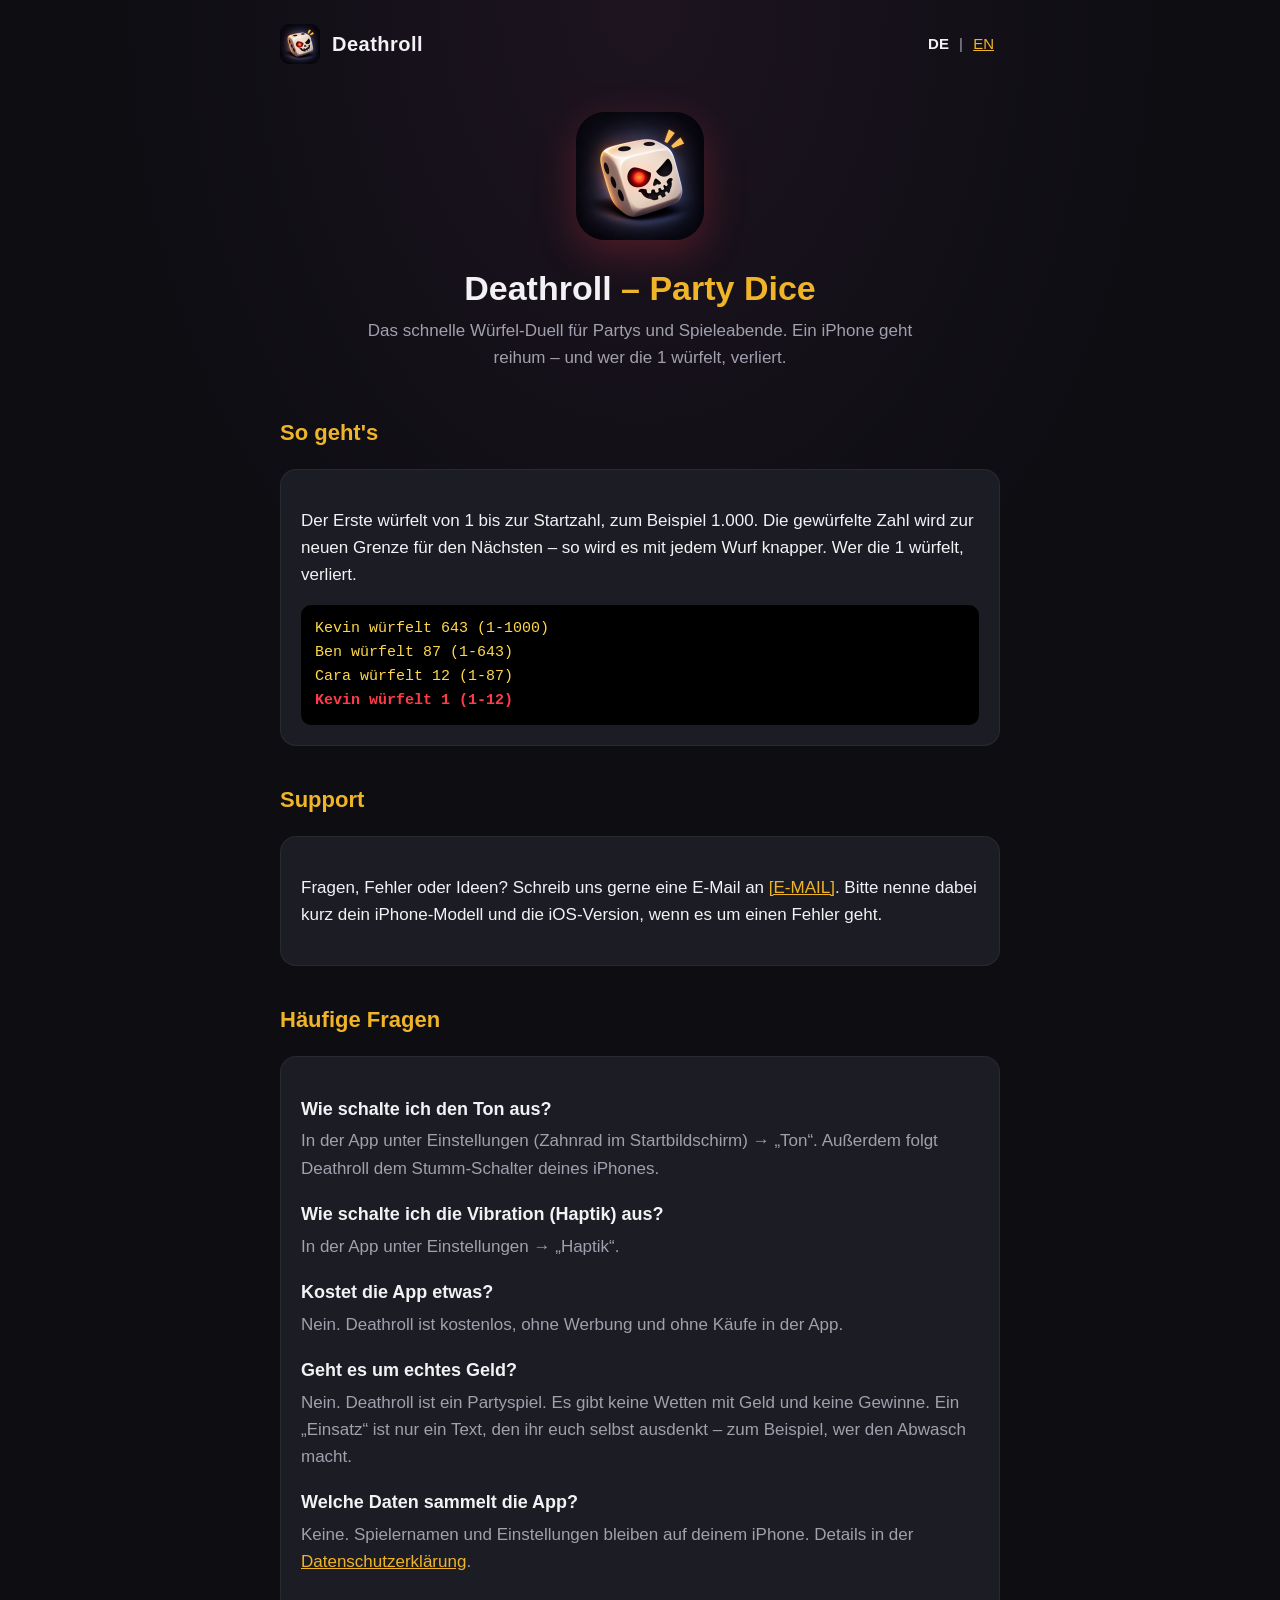
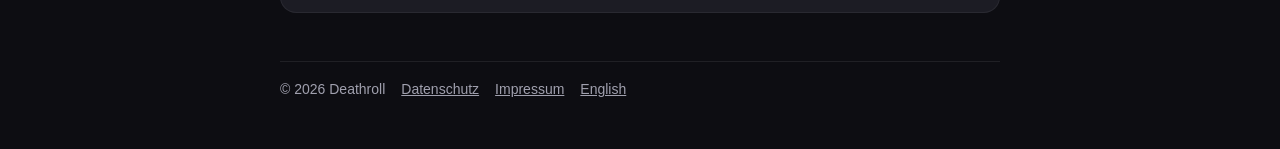
==== index.html @ 5a0c10f7 "Webseite für Support, Datenschutz und Impressum - index.html/en.html: Vorstellung, Spielerklärung, S" ====
<!DOCTYPE html>
<html lang="de">
<head>
  <meta charset="utf-8">
  <meta name="viewport" content="width=device-width, initial-scale=1">
  <title>Deathroll – Party Dice: Support</title>
  <meta name="description" content="Deathroll – Party Dice: das Würfel-Duell für Partys und Spieleabende. Support, FAQ und Kontakt.">
  <link rel="stylesheet" href="style.css">
  <link rel="icon" href="icon.png">
  <link rel="alternate" hreflang="en" href="en.html">
</head>
<body>
  <div class="wrap">
    <header class="top">
      <a class="brand" href="index.html"><img src="icon.png" alt=""><span>Deathroll</span></a>
      <nav class="lang" aria-label="Sprache"><strong>DE</strong> | <a href="en.html" hreflang="en" lang="en">EN</a></nav>
    </header>

    <main>
      <section class="hero">
        <img src="icon.png" alt="App-Icon von Deathroll: ein Würfel mit Totenkopf-Grinsen">
        <h1>Deathroll <span class="sub">– Party Dice</span></h1>
        <p>Das schnelle Würfel-Duell für Partys und Spieleabende. Ein iPhone geht reihum – und wer die 1 würfelt, verliert.</p>
      </section>

      <h2>So geht's</h2>
      <div class="card">
        <p>Der Erste würfelt von 1 bis zur Startzahl, zum Beispiel 1.000. Die gewürfelte Zahl wird zur neuen Grenze für den Nächsten – so wird es mit jedem Wurf knapper. Wer die 1 würfelt, verliert.</p>
        <div class="chat" aria-label="Beispiel-Verlauf">
          Kevin würfelt 643 (1-1000)<br>
          Ben würfelt 87 (1-643)<br>
          Cara würfelt 12 (1-87)<br>
          <span class="lose">Kevin würfelt 1 (1-12)</span>
        </div>
      </div>

      <h2>Support</h2>
      <div class="card">
        <p>Fragen, Fehler oder Ideen? Schreib uns gerne eine E-Mail an <a href="mailto:[E-MAIL]">[E-MAIL]</a>. Bitte nenne dabei kurz dein iPhone-Modell und die iOS-Version, wenn es um einen Fehler geht.</p>
      </div>

      <h2>Häufige Fragen</h2>
      <div class="card faq">
        <h3>Wie schalte ich den Ton aus?</h3>
        <p>In der App unter Einstellungen (Zahnrad im Startbildschirm) → „Ton“. Außerdem folgt Deathroll dem Stumm-Schalter deines iPhones.</p>

        <h3>Wie schalte ich die Vibration (Haptik) aus?</h3>
        <p>In der App unter Einstellungen → „Haptik“.</p>

        <h3>Kostet die App etwas?</h3>
        <p>Nein. Deathroll ist kostenlos, ohne Werbung und ohne Käufe in der App.</p>

        <h3>Geht es um echtes Geld?</h3>
        <p>Nein. Deathroll ist ein Partyspiel. Es gibt keine Wetten mit Geld und keine Gewinne. Ein „Einsatz“ ist nur ein Text, den ihr euch selbst ausdenkt – zum Beispiel, wer den Abwasch macht.</p>

        <h3>Welche Daten sammelt die App?</h3>
        <p>Keine. Spielernamen und Einstellungen bleiben auf deinem iPhone. Details in der <a href="privacy.html">Datenschutzerklärung</a>.</p>
      </div>
    </main>

    <footer>
      <span>© 2026 Deathroll</span>
      <a href="privacy.html">Datenschutz</a>
      <a href="impressum.html">Impressum</a>
      <a href="en.html" hreflang="en" lang="en">English</a>
    </footer>
  </div>
</body>
</html>
---- style.css ----
/* Deathroll – Party Dice: Look der App (dunkel, Gold-Akzent, Rot). Keine externen Ressourcen. */
:root {
  --bg: #0d0d12;
  --card: #1c1c24;
  --text: #f2f2f5;
  --muted: #a0a0ae;
  --gold: #f0b429;
  --red: #ff3b4a;
  --chat: #ffd84a;
  --radius: 16px;
}

* { box-sizing: border-box; }

html { -webkit-text-size-adjust: 100%; }

body {
  margin: 0;
  background: radial-gradient(ellipse at top, #1d1420 0%, var(--bg) 60%) fixed, var(--bg);
  color: var(--text);
  font-family: -apple-system, BlinkMacSystemFont, "SF Pro Text", "Segoe UI", Roboto, "Helvetica Neue", Arial, sans-serif;
  font-size: 17px;
  line-height: 1.6;
}

a { color: var(--gold); }
a:hover, a:focus { color: #ffd270; }

.wrap { max-width: 760px; margin: 0 auto; padding: 24px 20px 48px; }

header.top {
  display: flex;
  align-items: center;
  justify-content: space-between;
  gap: 12px;
  margin-bottom: 24px;
}

.brand { display: flex; align-items: center; gap: 12px; color: var(--text); text-decoration: none; }
.brand img { width: 40px; height: 40px; border-radius: 9px; }
.brand span { font-weight: 800; font-size: 20px; letter-spacing: 0.5px; }

.lang { font-size: 15px; color: var(--muted); }
.lang a, .lang strong { padding: 2px 6px; }
.lang strong { color: var(--text); }

.hero { text-align: center; padding: 24px 0 8px; }
.hero img { width: 128px; height: 128px; border-radius: 29px; box-shadow: 0 12px 40px rgba(255, 59, 74, 0.25); }
.hero h1 { font-size: 34px; line-height: 1.2; margin: 20px 0 8px; }
.hero h1 .sub { color: var(--gold); }
.hero p { color: var(--muted); margin: 0 auto; max-width: 560px; }

h1 { font-size: 30px; line-height: 1.25; }
h2 { font-size: 22px; margin-top: 36px; color: var(--gold); }
h3 { font-size: 18px; margin-bottom: 4px; }

.card {
  background: var(--card);
  border-radius: var(--radius);
  padding: 20px;
  margin: 16px 0;
  border: 1px solid rgba(255, 255, 255, 0.06);
}

.chat {
  background: #000;
  color: var(--chat);
  font-family: ui-monospace, "SF Mono", Menlo, Consolas, monospace;
  font-size: 15px;
  border-radius: 10px;
  padding: 12px 14px;
  margin: 12px 0 0;
  overflow-x: auto;
}
.chat .lose { color: var(--red); font-weight: 700; }

.faq h3 { color: var(--text); }
.faq p { margin-top: 0; color: var(--muted); }

.note { color: var(--muted); font-size: 15px; }
.placeholder { background: rgba(255, 59, 74, 0.15); color: #ffb3ba; padding: 0 4px; border-radius: 4px; }

footer {
  margin-top: 48px;
  padding-top: 16px;
  border-top: 1px solid rgba(255, 255, 255, 0.08);
  color: var(--muted);
  font-size: 14px;
  display: flex;
  flex-wrap: wrap;
  gap: 8px 16px;
}
footer a { color: var(--muted); }

@media (max-width: 480px) {
  body { font-size: 16px; }
  .hero h1 { font-size: 28px; }
  .hero img { width: 104px; height: 104px; border-radius: 23px; }
}
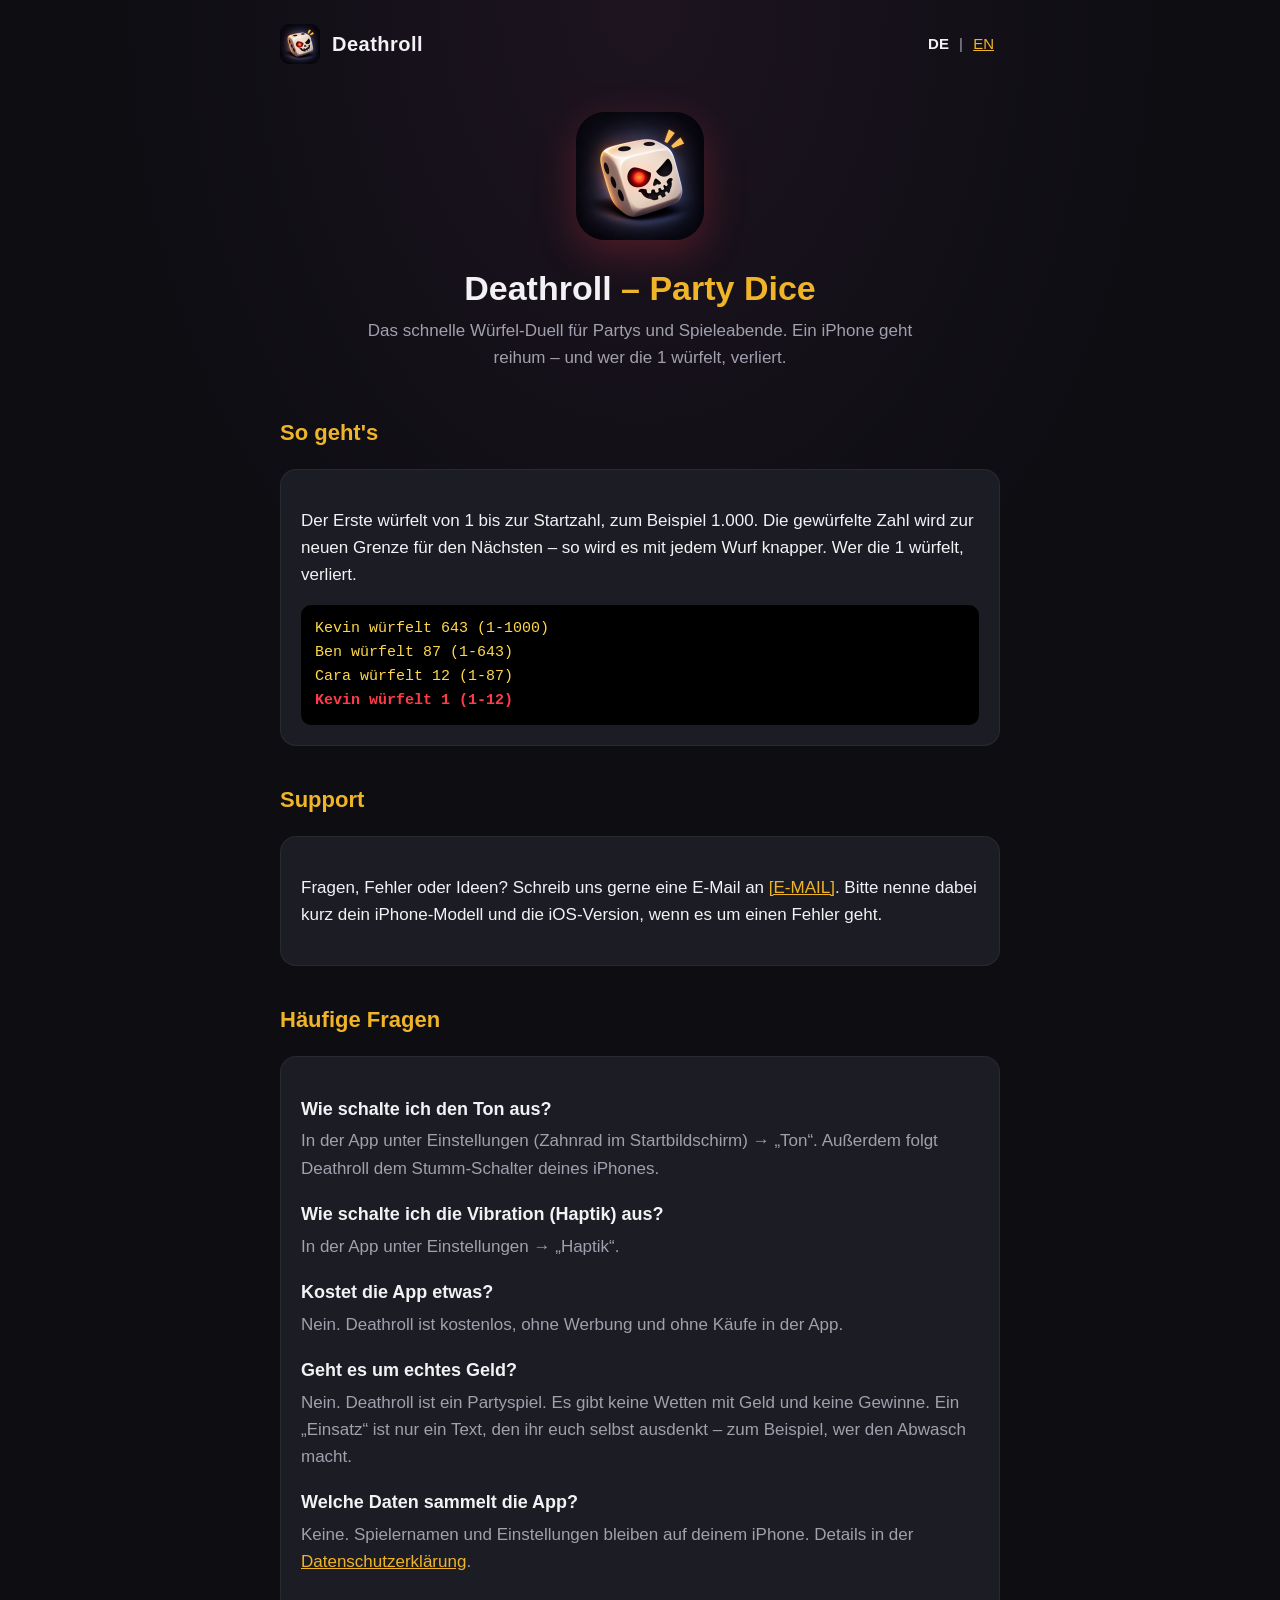
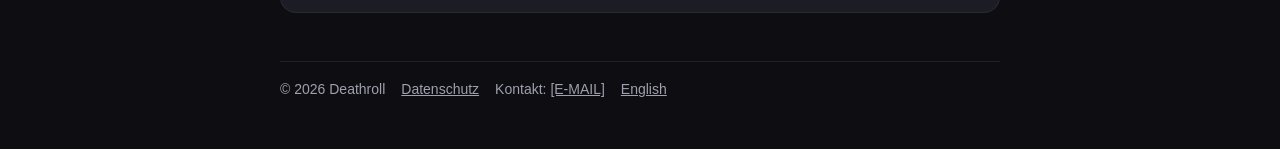
==== commit 172e4f77: "Postanschrift und Impressum entfernt - Datenschutzerklärung DE/EN: Verantwortlicher nur mit Name und" ====
--- a/index.html
+++ b/index.html
@@ -61,7 +61,7 @@
     <footer>
       <span>© 2026 Deathroll</span>
       <a href="privacy.html">Datenschutz</a>
-      <a href="impressum.html">Impressum</a>
+      <span>Kontakt: <a href="mailto:[E-MAIL]">[E-MAIL]</a></span>
       <a href="en.html" hreflang="en" lang="en">English</a>
     </footer>
   </div>
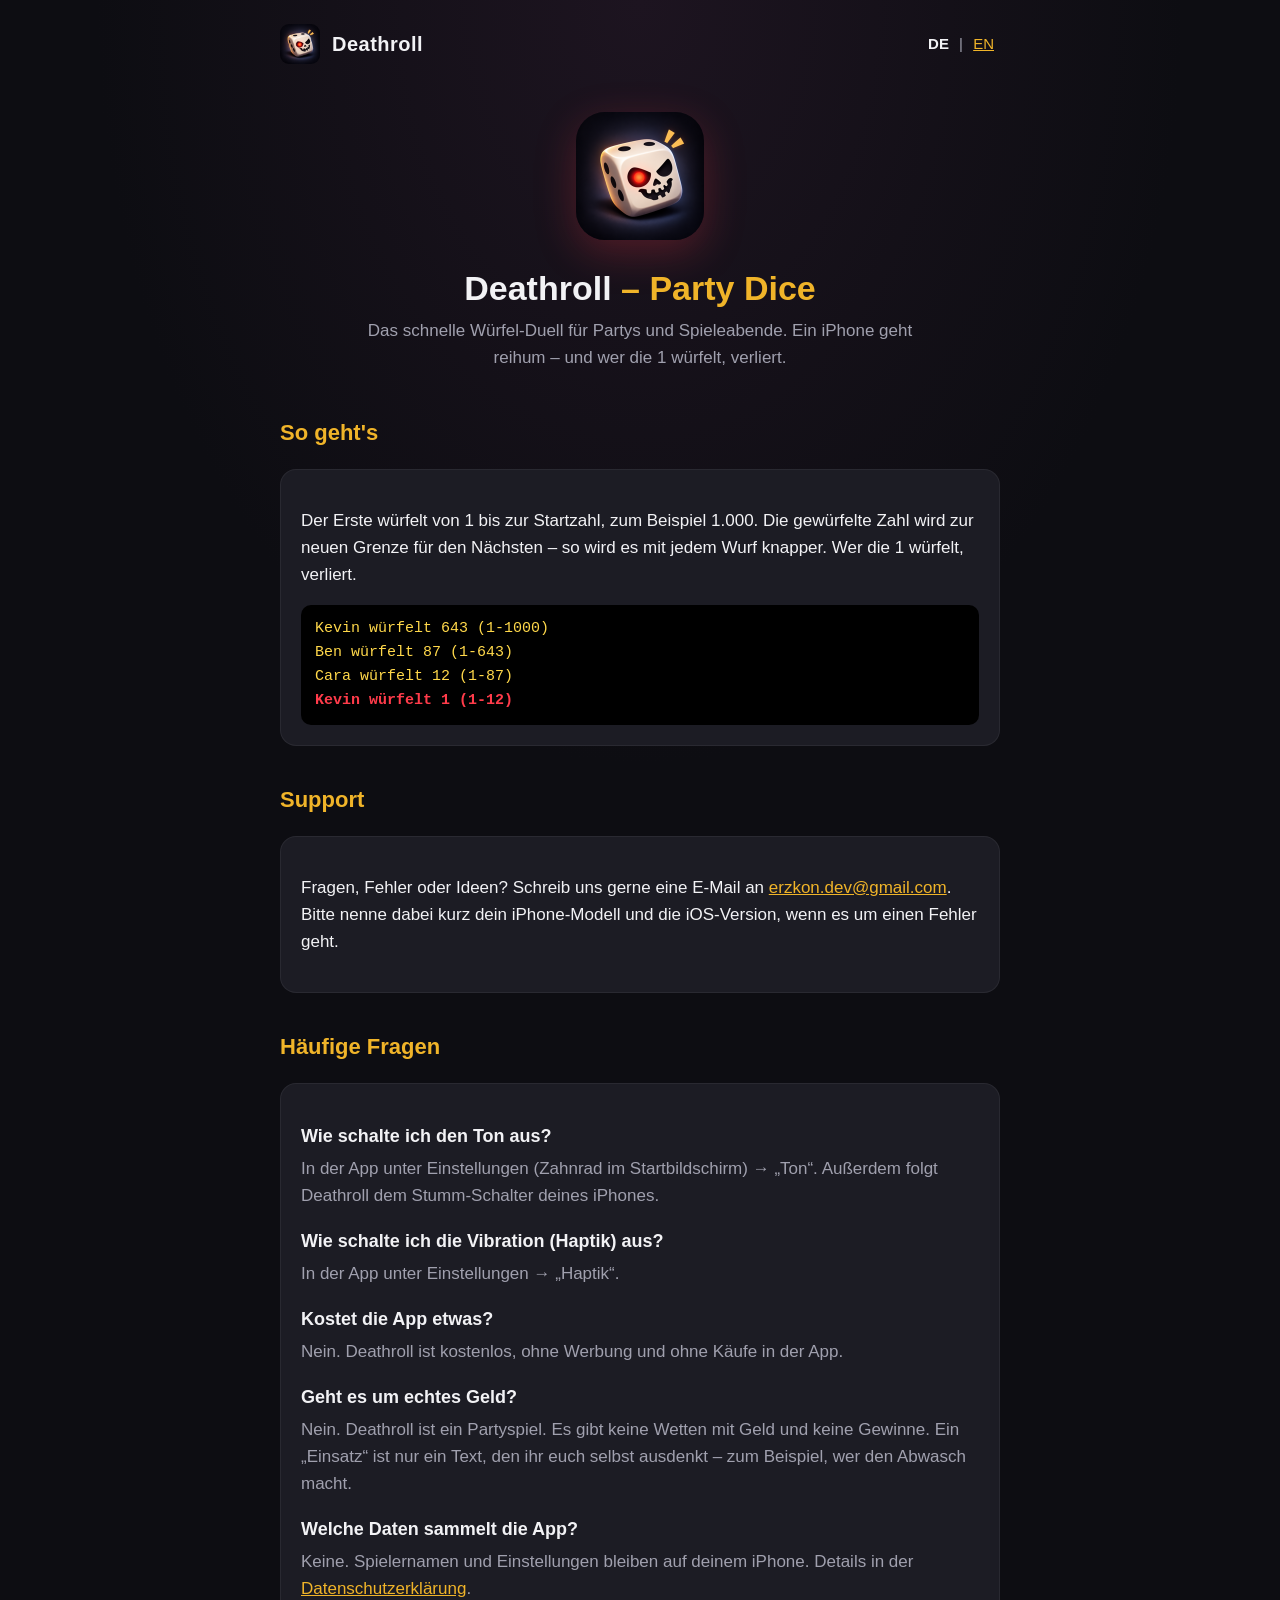
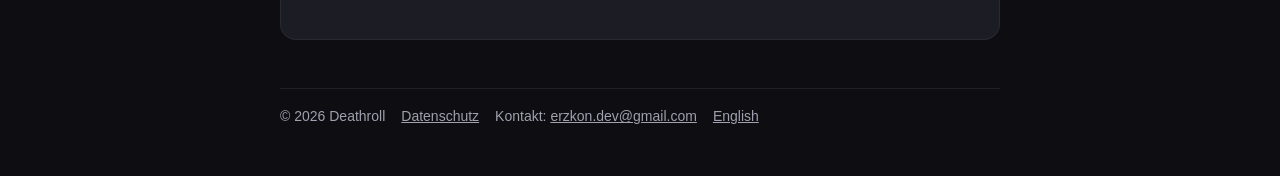
==== commit 9e25c5fe: "Kontaktdaten eingetragen" ====
--- a/index.html
+++ b/index.html
@@ -36,7 +36,7 @@
 
       <h2>Support</h2>
       <div class="card">
-        <p>Fragen, Fehler oder Ideen? Schreib uns gerne eine E-Mail an <a href="mailto:[E-MAIL]">[E-MAIL]</a>. Bitte nenne dabei kurz dein iPhone-Modell und die iOS-Version, wenn es um einen Fehler geht.</p>
+        <p>Fragen, Fehler oder Ideen? Schreib uns gerne eine E-Mail an <a href="mailto:erzkon.dev@gmail.com">erzkon.dev@gmail.com</a>. Bitte nenne dabei kurz dein iPhone-Modell und die iOS-Version, wenn es um einen Fehler geht.</p>
       </div>
 
       <h2>Häufige Fragen</h2>
@@ -61,7 +61,7 @@
     <footer>
       <span>© 2026 Deathroll</span>
       <a href="privacy.html">Datenschutz</a>
-      <span>Kontakt: <a href="mailto:[E-MAIL]">[E-MAIL]</a></span>
+      <span>Kontakt: <a href="mailto:erzkon.dev@gmail.com">erzkon.dev@gmail.com</a></span>
       <a href="en.html" hreflang="en" lang="en">English</a>
     </footer>
   </div>
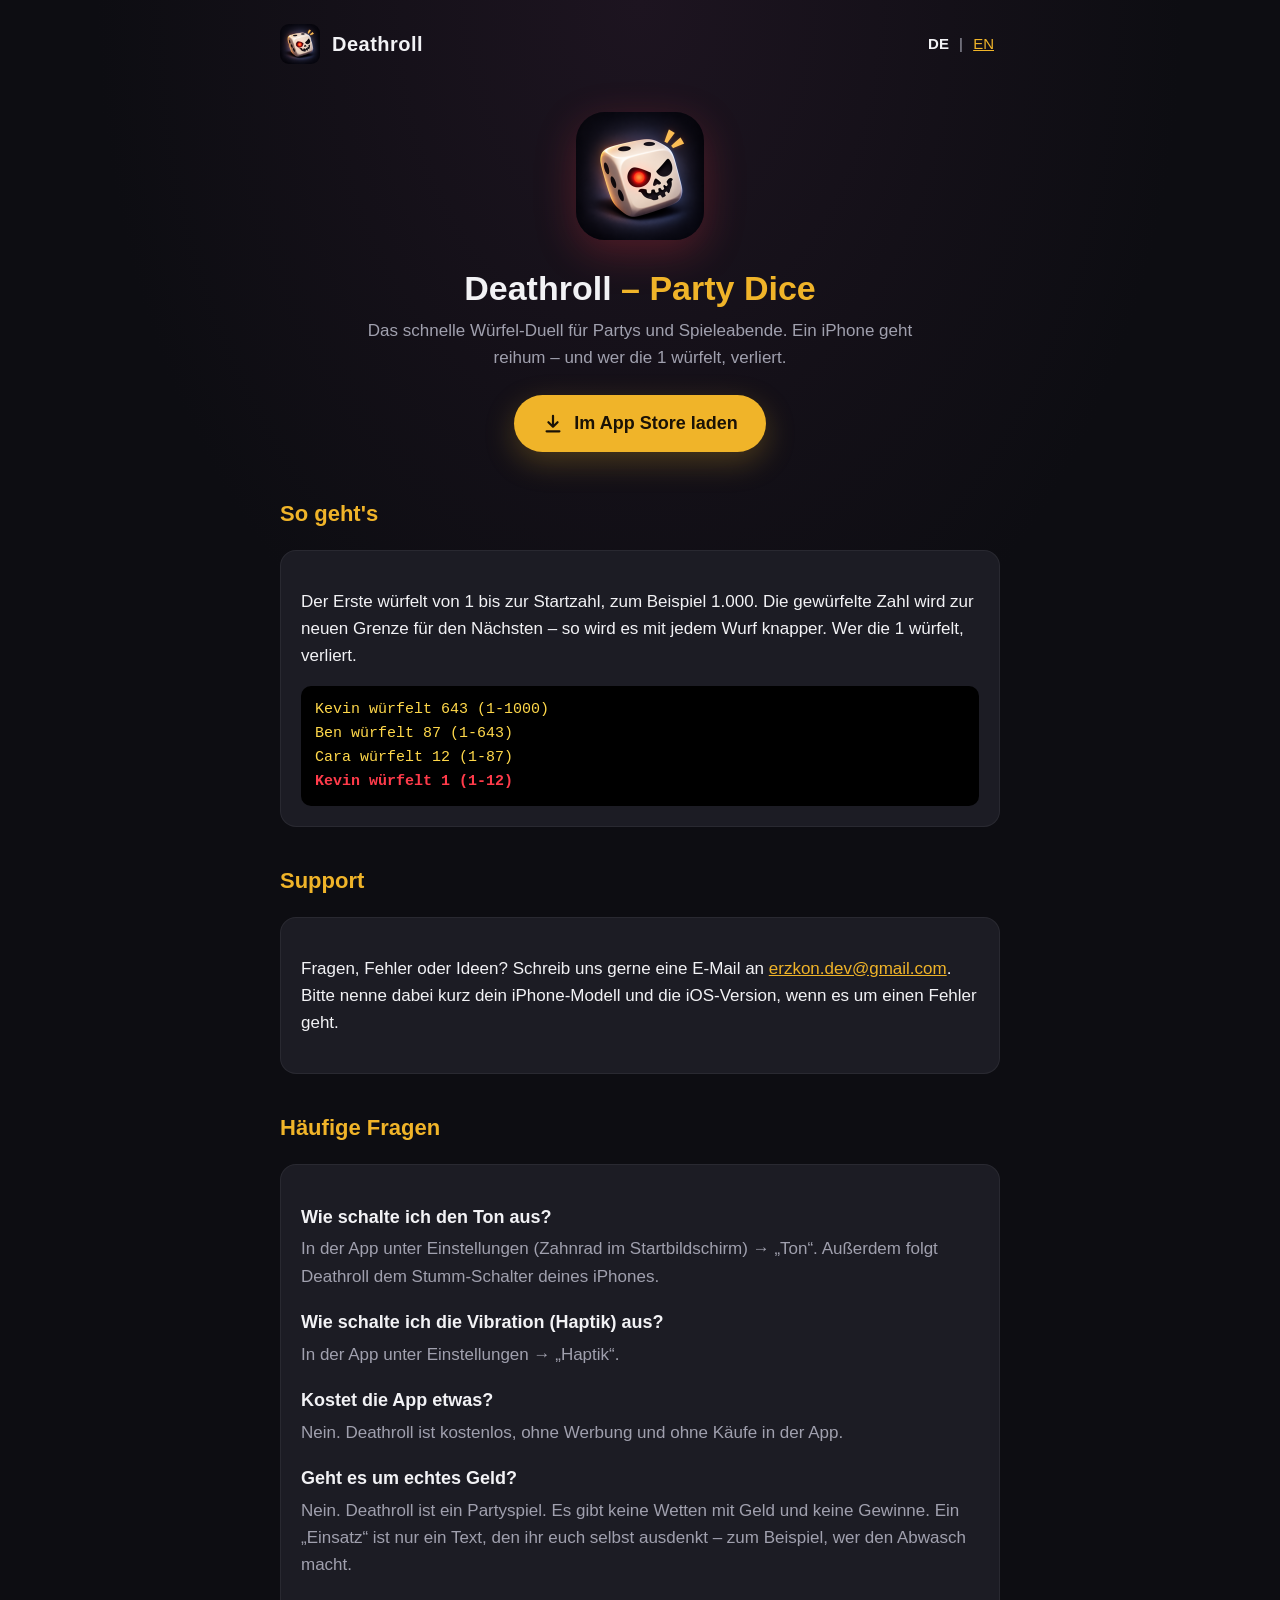
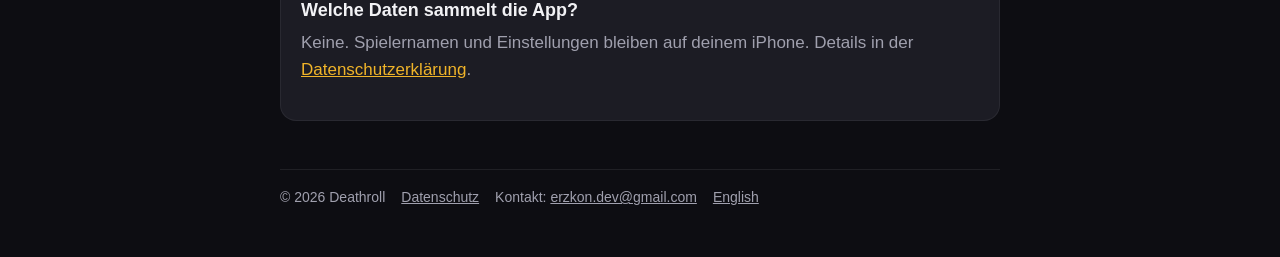
==== commit 49b634e0: "App-Store-Button auf der Startseite (DE/EN) Co-Authored-By: Claude Opus 5.5 <noreply@anthropic.com>" ====
--- a/index.html
+++ b/index.html
@@ -21,6 +21,7 @@
         <img src="icon.png" alt="App-Icon von Deathroll: ein Würfel mit Totenkopf-Grinsen">
         <h1>Deathroll <span class="sub">– Party Dice</span></h1>
         <p>Das schnelle Würfel-Duell für Partys und Spieleabende. Ein iPhone geht reihum – und wer die 1 würfelt, verliert.</p>
+        <a class="store-button" href="https://apps.apple.com/app/id6835903018"><svg class="store-icon" viewBox="0 0 24 24" aria-hidden="true" focusable="false"><path d="M12 3v12m0 0-5-5m5 5 5-5M5 20h14" fill="none" stroke="currentColor" stroke-width="2.4" stroke-linecap="round" stroke-linejoin="round"/></svg><span>Im App Store laden</span></a>
       </section>
 
       <h2>So geht's</h2>
--- a/style.css
+++ b/style.css
@@ -50,6 +50,25 @@
 .hero h1 .sub { color: var(--gold); }
 .hero p { color: var(--muted); margin: 0 auto; max-width: 560px; }
 
+/* App-Store-Button im Look der App (kein offizielles Badge, keine externen Ressourcen). */
+.store-button {
+  display: inline-flex;
+  align-items: center;
+  gap: 10px;
+  margin-top: 24px;
+  padding: 14px 28px;
+  border-radius: 999px;
+  background: var(--gold);
+  color: #1a1206;
+  font-weight: 800;
+  font-size: 18px;
+  text-decoration: none;
+  box-shadow: 0 10px 30px rgba(240, 180, 41, 0.25);
+}
+.store-button:hover, .store-button:focus { background: #ffc94a; color: #1a1206; }
+.store-button:focus-visible { outline: 3px solid #fff; outline-offset: 3px; }
+.store-icon { width: 22px; height: 22px; flex: none; }
+
 h1 { font-size: 30px; line-height: 1.25; }
 h2 { font-size: 22px; margin-top: 36px; color: var(--gold); }
 h3 { font-size: 18px; margin-bottom: 4px; }
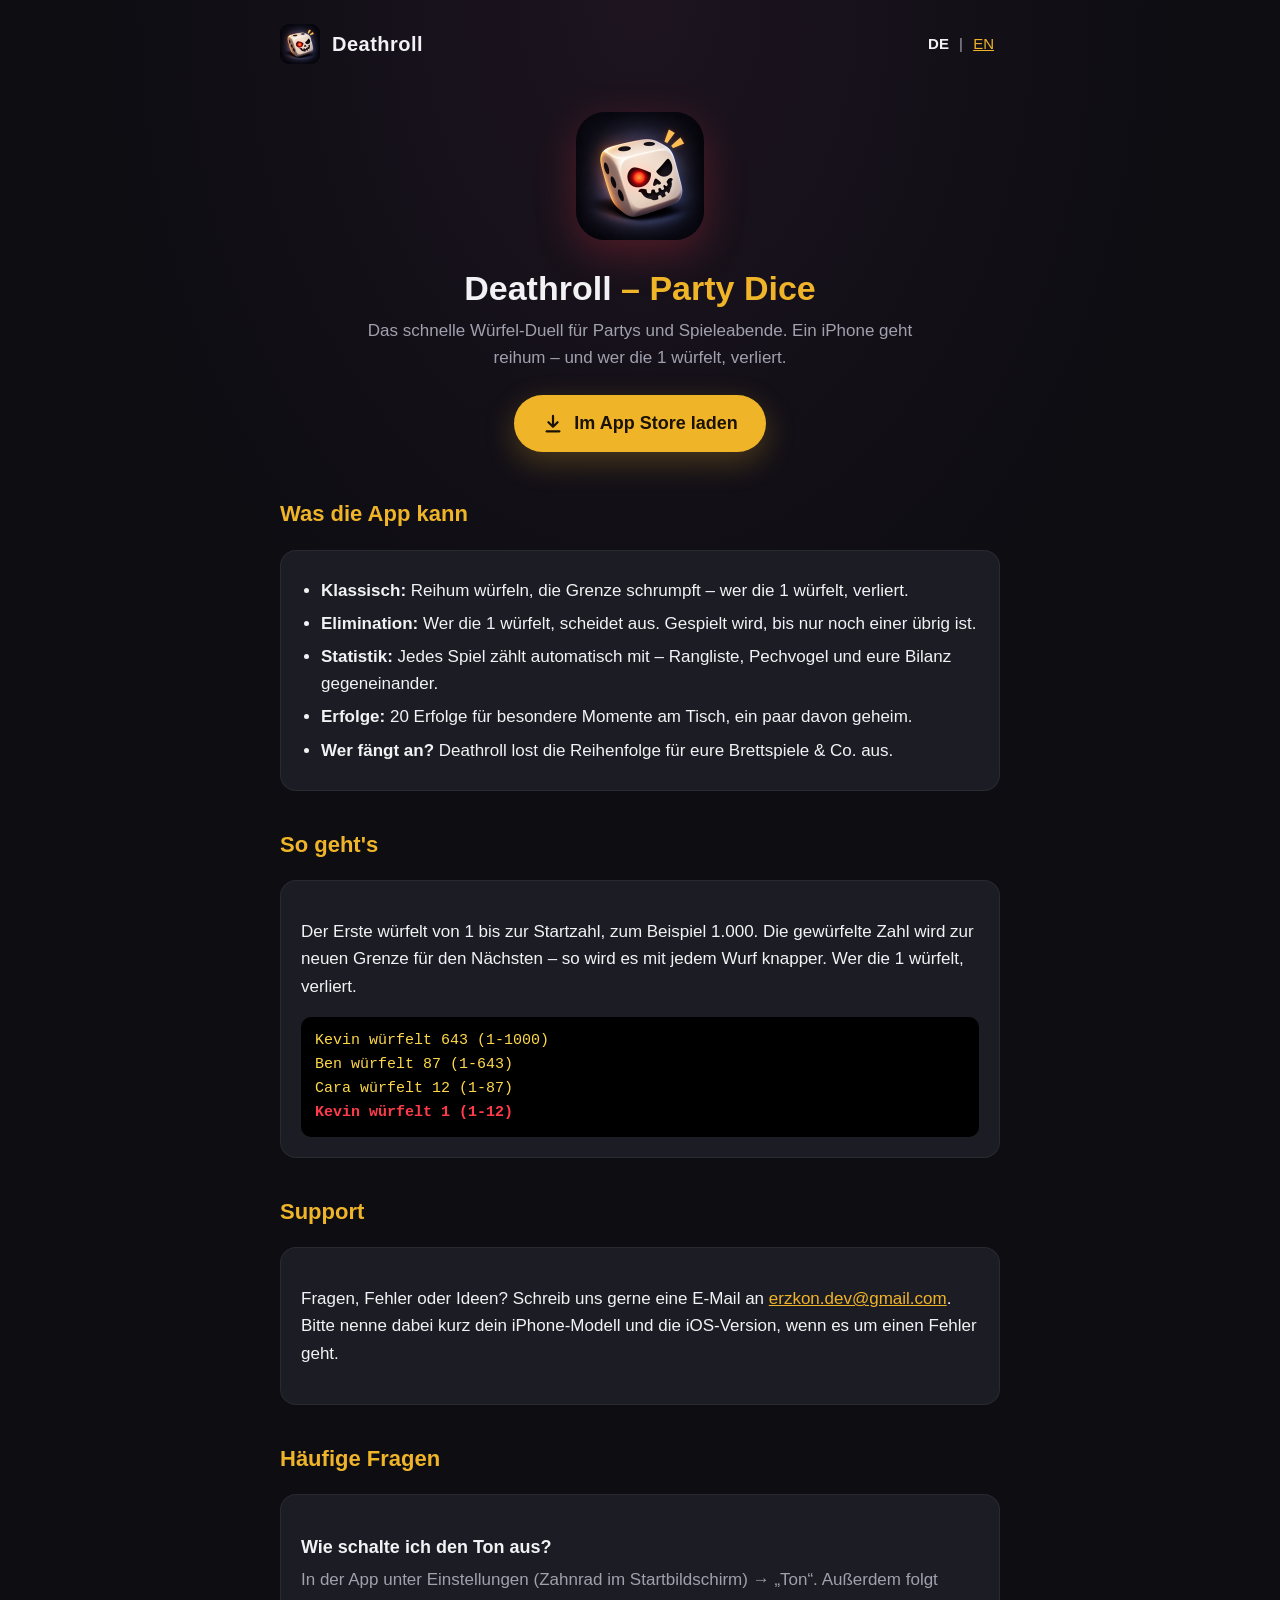
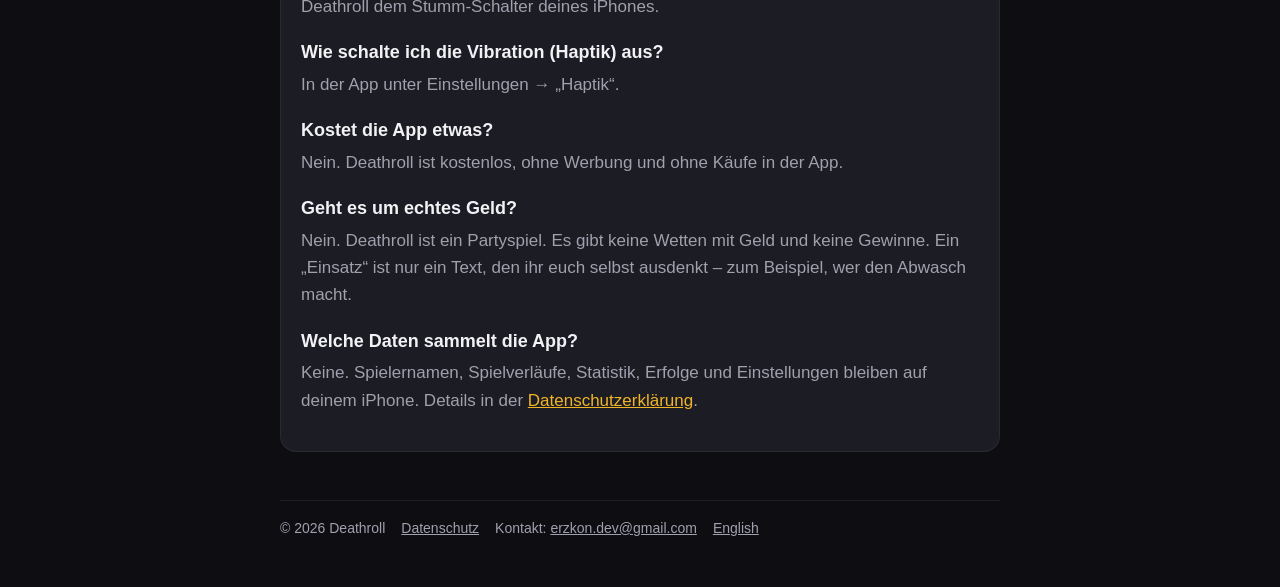
==== commit 5ae3a3d5: "Inhalte für Version 1.2: Feature-Liste, Datenschutz (lokale Speicherung) Co-Authored-By: Claude Opus" ====
--- a/index.html
+++ b/index.html
@@ -23,6 +23,17 @@
         <p>Das schnelle Würfel-Duell für Partys und Spieleabende. Ein iPhone geht reihum – und wer die 1 würfelt, verliert.</p>
         <a class="store-button" href="https://apps.apple.com/app/id6835903018"><svg class="store-icon" viewBox="0 0 24 24" aria-hidden="true" focusable="false"><path d="M12 3v12m0 0-5-5m5 5 5-5M5 20h14" fill="none" stroke="currentColor" stroke-width="2.4" stroke-linecap="round" stroke-linejoin="round"/></svg><span>Im App Store laden</span></a>
       </section>
+
+      <h2>Was die App kann</h2>
+      <div class="card">
+        <ul class="features">
+          <li><strong>Klassisch:</strong> Reihum würfeln, die Grenze schrumpft – wer die 1 würfelt, verliert.</li>
+          <li><strong>Elimination:</strong> Wer die 1 würfelt, scheidet aus. Gespielt wird, bis nur noch einer übrig ist.</li>
+          <li><strong>Statistik:</strong> Jedes Spiel zählt automatisch mit – Rangliste, Pechvogel und eure Bilanz gegeneinander.</li>
+          <li><strong>Erfolge:</strong> 20 Erfolge für besondere Momente am Tisch, ein paar davon geheim.</li>
+          <li><strong>Wer fängt an?</strong> Deathroll lost die Reihenfolge für eure Brettspiele &amp; Co. aus.</li>
+        </ul>
+      </div>
 
       <h2>So geht's</h2>
       <div class="card">
@@ -55,7 +66,7 @@
         <p>Nein. Deathroll ist ein Partyspiel. Es gibt keine Wetten mit Geld und keine Gewinne. Ein „Einsatz“ ist nur ein Text, den ihr euch selbst ausdenkt – zum Beispiel, wer den Abwasch macht.</p>
 
         <h3>Welche Daten sammelt die App?</h3>
-        <p>Keine. Spielernamen und Einstellungen bleiben auf deinem iPhone. Details in der <a href="privacy.html">Datenschutzerklärung</a>.</p>
+        <p>Keine. Spielernamen, Spielverläufe, Statistik, Erfolge und Einstellungen bleiben auf deinem iPhone. Details in der <a href="privacy.html">Datenschutzerklärung</a>.</p>
       </div>
     </main>
 
--- a/style.css
+++ b/style.css
@@ -93,6 +93,10 @@
 }
 .chat .lose { color: var(--red); font-weight: 700; }
 
+.features { margin: 0; padding-left: 20px; }
+.features li { margin: 6px 0; }
+.features strong { color: var(--text); }
+
 .faq h3 { color: var(--text); }
 .faq p { margin-top: 0; color: var(--muted); }
 
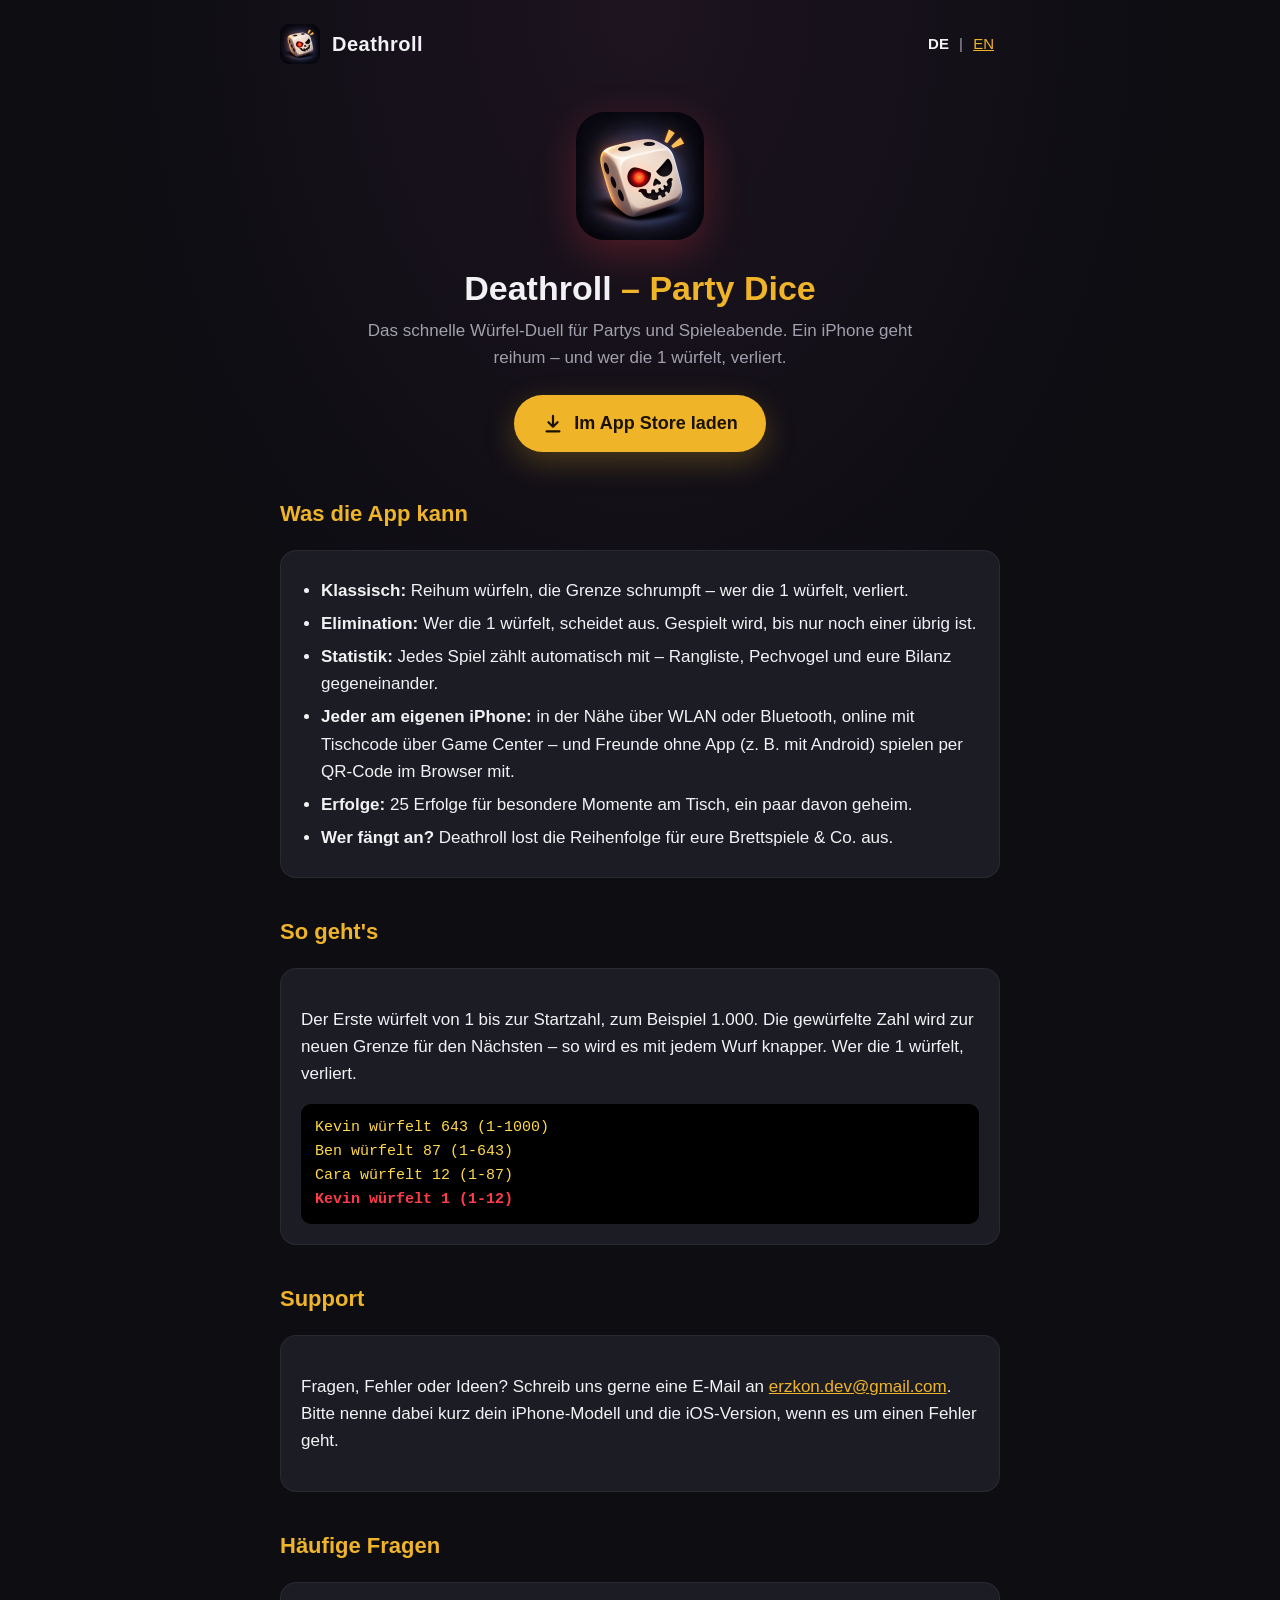
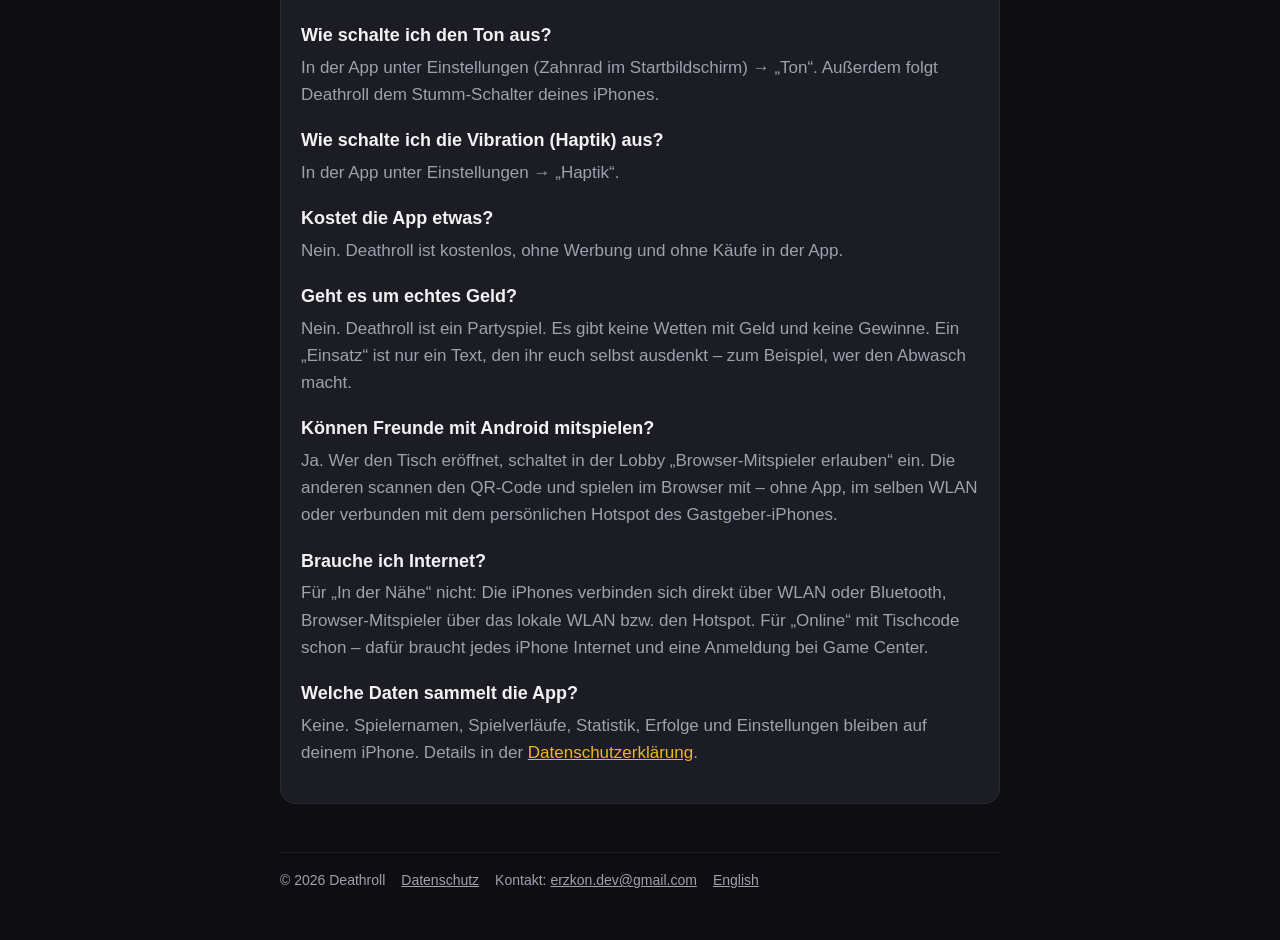
==== commit 7d16617f: "Inhalte für Version 2.0: Gemeinsam spielen (Nearby, Online, Browser), FAQ, Datenschutz, Stand-Datum " ====
--- a/index.html
+++ b/index.html
@@ -30,7 +30,8 @@
           <li><strong>Klassisch:</strong> Reihum würfeln, die Grenze schrumpft – wer die 1 würfelt, verliert.</li>
           <li><strong>Elimination:</strong> Wer die 1 würfelt, scheidet aus. Gespielt wird, bis nur noch einer übrig ist.</li>
           <li><strong>Statistik:</strong> Jedes Spiel zählt automatisch mit – Rangliste, Pechvogel und eure Bilanz gegeneinander.</li>
-          <li><strong>Erfolge:</strong> 20 Erfolge für besondere Momente am Tisch, ein paar davon geheim.</li>
+          <li><strong>Jeder am eigenen iPhone:</strong> in der Nähe über WLAN oder Bluetooth, online mit Tischcode über Game Center – und Freunde ohne App (z. B. mit Android) spielen per QR-Code im Browser mit.</li>
+          <li><strong>Erfolge:</strong> 25 Erfolge für besondere Momente am Tisch, ein paar davon geheim.</li>
           <li><strong>Wer fängt an?</strong> Deathroll lost die Reihenfolge für eure Brettspiele &amp; Co. aus.</li>
         </ul>
       </div>
@@ -65,6 +66,12 @@
         <h3>Geht es um echtes Geld?</h3>
         <p>Nein. Deathroll ist ein Partyspiel. Es gibt keine Wetten mit Geld und keine Gewinne. Ein „Einsatz“ ist nur ein Text, den ihr euch selbst ausdenkt – zum Beispiel, wer den Abwasch macht.</p>
 
+        <h3>Können Freunde mit Android mitspielen?</h3>
+        <p>Ja. Wer den Tisch eröffnet, schaltet in der Lobby „Browser-Mitspieler erlauben“ ein. Die anderen scannen den QR-Code und spielen im Browser mit – ohne App, im selben WLAN oder verbunden mit dem persönlichen Hotspot des Gastgeber-iPhones.</p>
+
+        <h3>Brauche ich Internet?</h3>
+        <p>Für „In der Nähe“ nicht: Die iPhones verbinden sich direkt über WLAN oder Bluetooth, Browser-Mitspieler über das lokale WLAN bzw. den Hotspot. Für „Online“ mit Tischcode schon – dafür braucht jedes iPhone Internet und eine Anmeldung bei Game Center.</p>
+
         <h3>Welche Daten sammelt die App?</h3>
         <p>Keine. Spielernamen, Spielverläufe, Statistik, Erfolge und Einstellungen bleiben auf deinem iPhone. Details in der <a href="privacy.html">Datenschutzerklärung</a>.</p>
       </div>
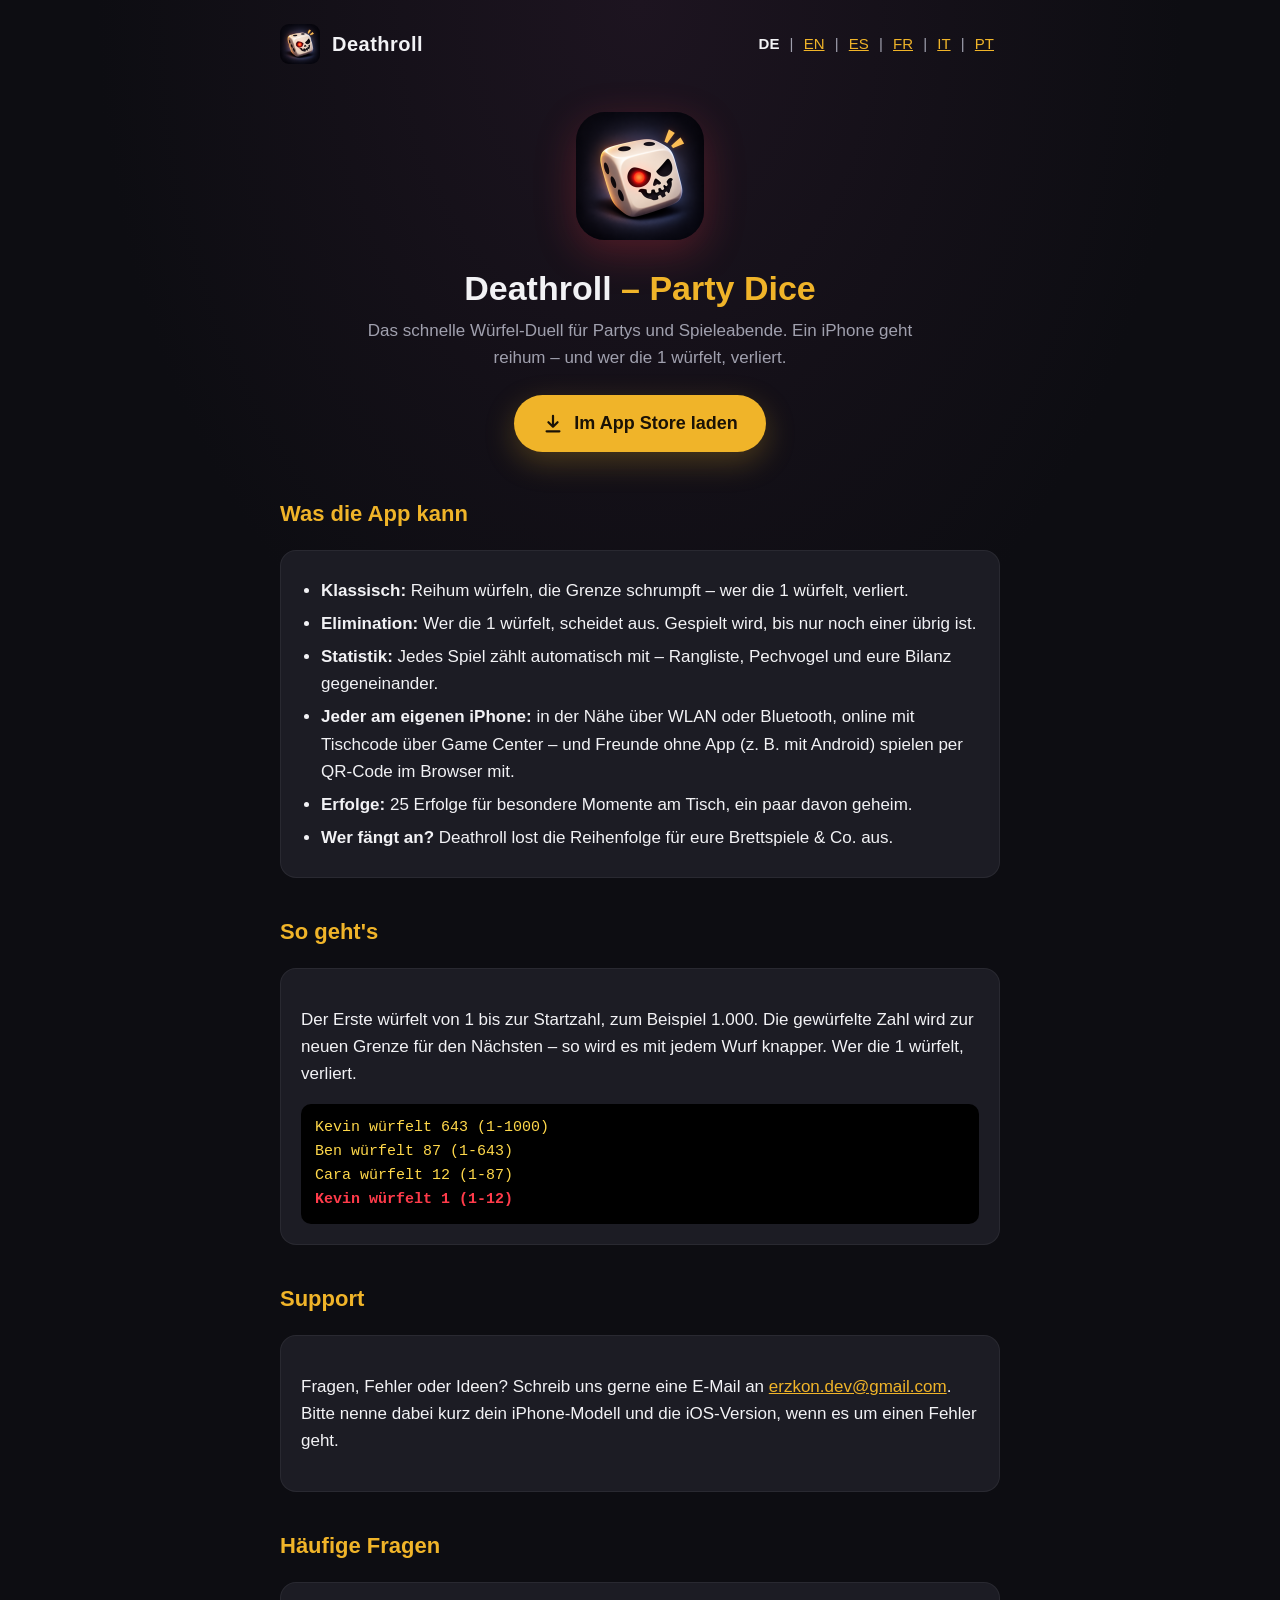
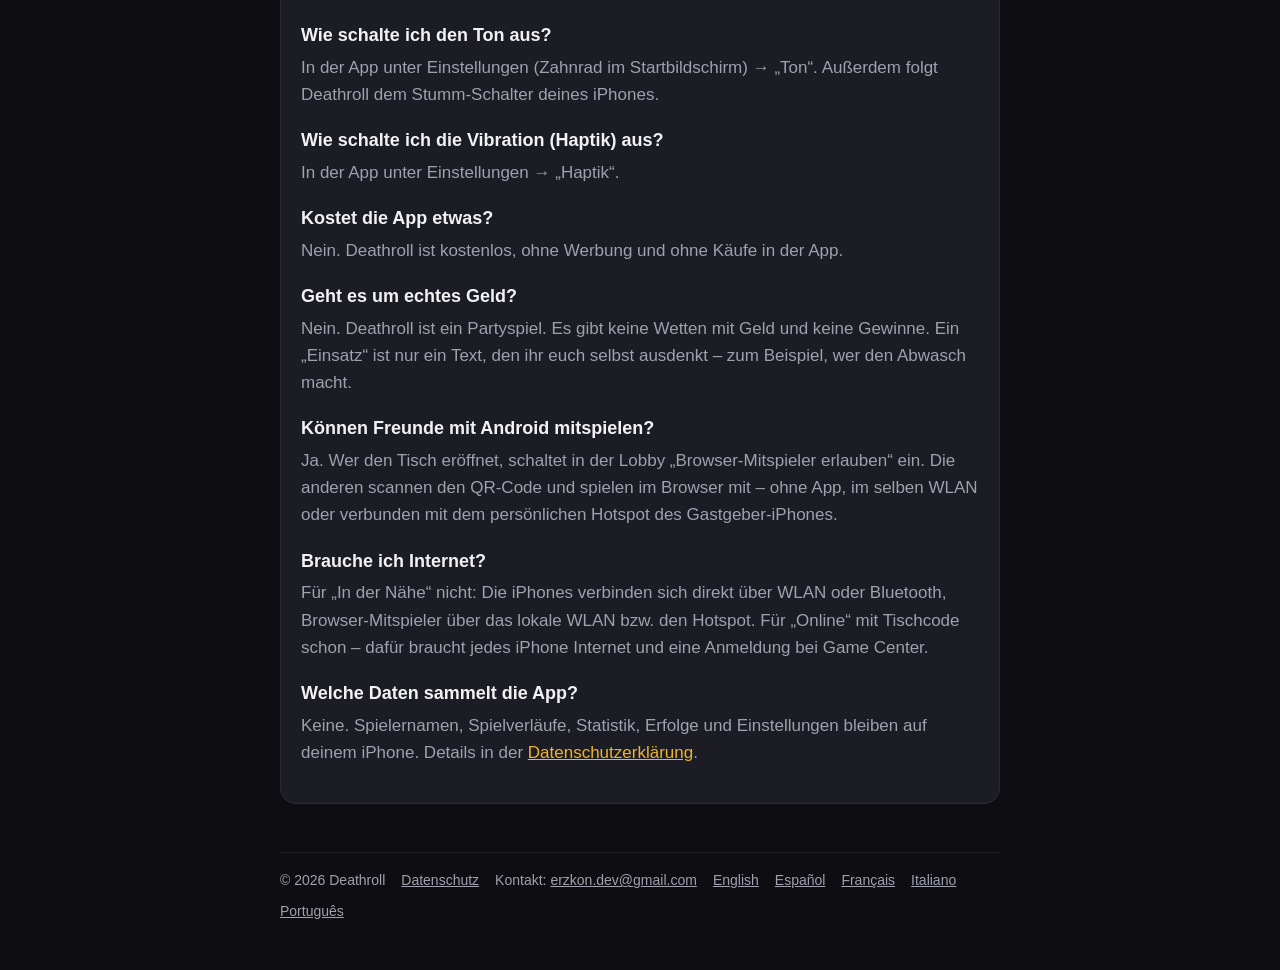
==== commit 79f147aa: "Startseite auf Spanisch, Französisch, Italienisch und Portugiesisch (BR) mit Sprachumschalter Datens" ====
--- a/index.html
+++ b/index.html
@@ -8,12 +8,16 @@
   <link rel="stylesheet" href="style.css">
   <link rel="icon" href="icon.png">
   <link rel="alternate" hreflang="en" href="en.html">
+  <link rel="alternate" hreflang="es" href="es.html">
+  <link rel="alternate" hreflang="fr" href="fr.html">
+  <link rel="alternate" hreflang="it" href="it.html">
+  <link rel="alternate" hreflang="pt-BR" href="pt-br.html">
 </head>
 <body>
   <div class="wrap">
     <header class="top">
       <a class="brand" href="index.html"><img src="icon.png" alt=""><span>Deathroll</span></a>
-      <nav class="lang" aria-label="Sprache"><strong>DE</strong> | <a href="en.html" hreflang="en" lang="en">EN</a></nav>
+      <nav class="lang" aria-label="Sprache"><strong>DE</strong> | <a href="en.html" hreflang="en" lang="en">EN</a> | <a href="es.html" hreflang="es" lang="es">ES</a> | <a href="fr.html" hreflang="fr" lang="fr">FR</a> | <a href="it.html" hreflang="it" lang="it">IT</a> | <a href="pt-br.html" hreflang="pt-BR" lang="pt-BR">PT</a></nav>
     </header>
 
     <main>
@@ -82,6 +86,10 @@
       <a href="privacy.html">Datenschutz</a>
       <span>Kontakt: <a href="mailto:erzkon.dev@gmail.com">erzkon.dev@gmail.com</a></span>
       <a href="en.html" hreflang="en" lang="en">English</a>
+      <a href="es.html" hreflang="es" lang="es">Español</a>
+      <a href="fr.html" hreflang="fr" lang="fr">Français</a>
+      <a href="it.html" hreflang="it" lang="it">Italiano</a>
+      <a href="pt-br.html" hreflang="pt-BR" lang="pt-BR">Português</a>
     </footer>
   </div>
 </body>
--- a/style.css
+++ b/style.css
@@ -32,6 +32,7 @@
   display: flex;
   align-items: center;
   justify-content: space-between;
+  flex-wrap: wrap;
   gap: 12px;
   margin-bottom: 24px;
 }
@@ -43,6 +44,11 @@
 .lang { font-size: 15px; color: var(--muted); }
 .lang a, .lang strong { padding: 2px 6px; }
 .lang strong { color: var(--text); }
+/* Sechs Sprachen: auf schmalen Handys enger, notfalls unter das Logo umbrechen. */
+@media (max-width: 420px) {
+  .lang { font-size: 14px; }
+  .lang a, .lang strong { padding: 2px 3px; }
+}
 
 .hero { text-align: center; padding: 24px 0 8px; }
 .hero img { width: 128px; height: 128px; border-radius: 29px; box-shadow: 0 12px 40px rgba(255, 59, 74, 0.25); }
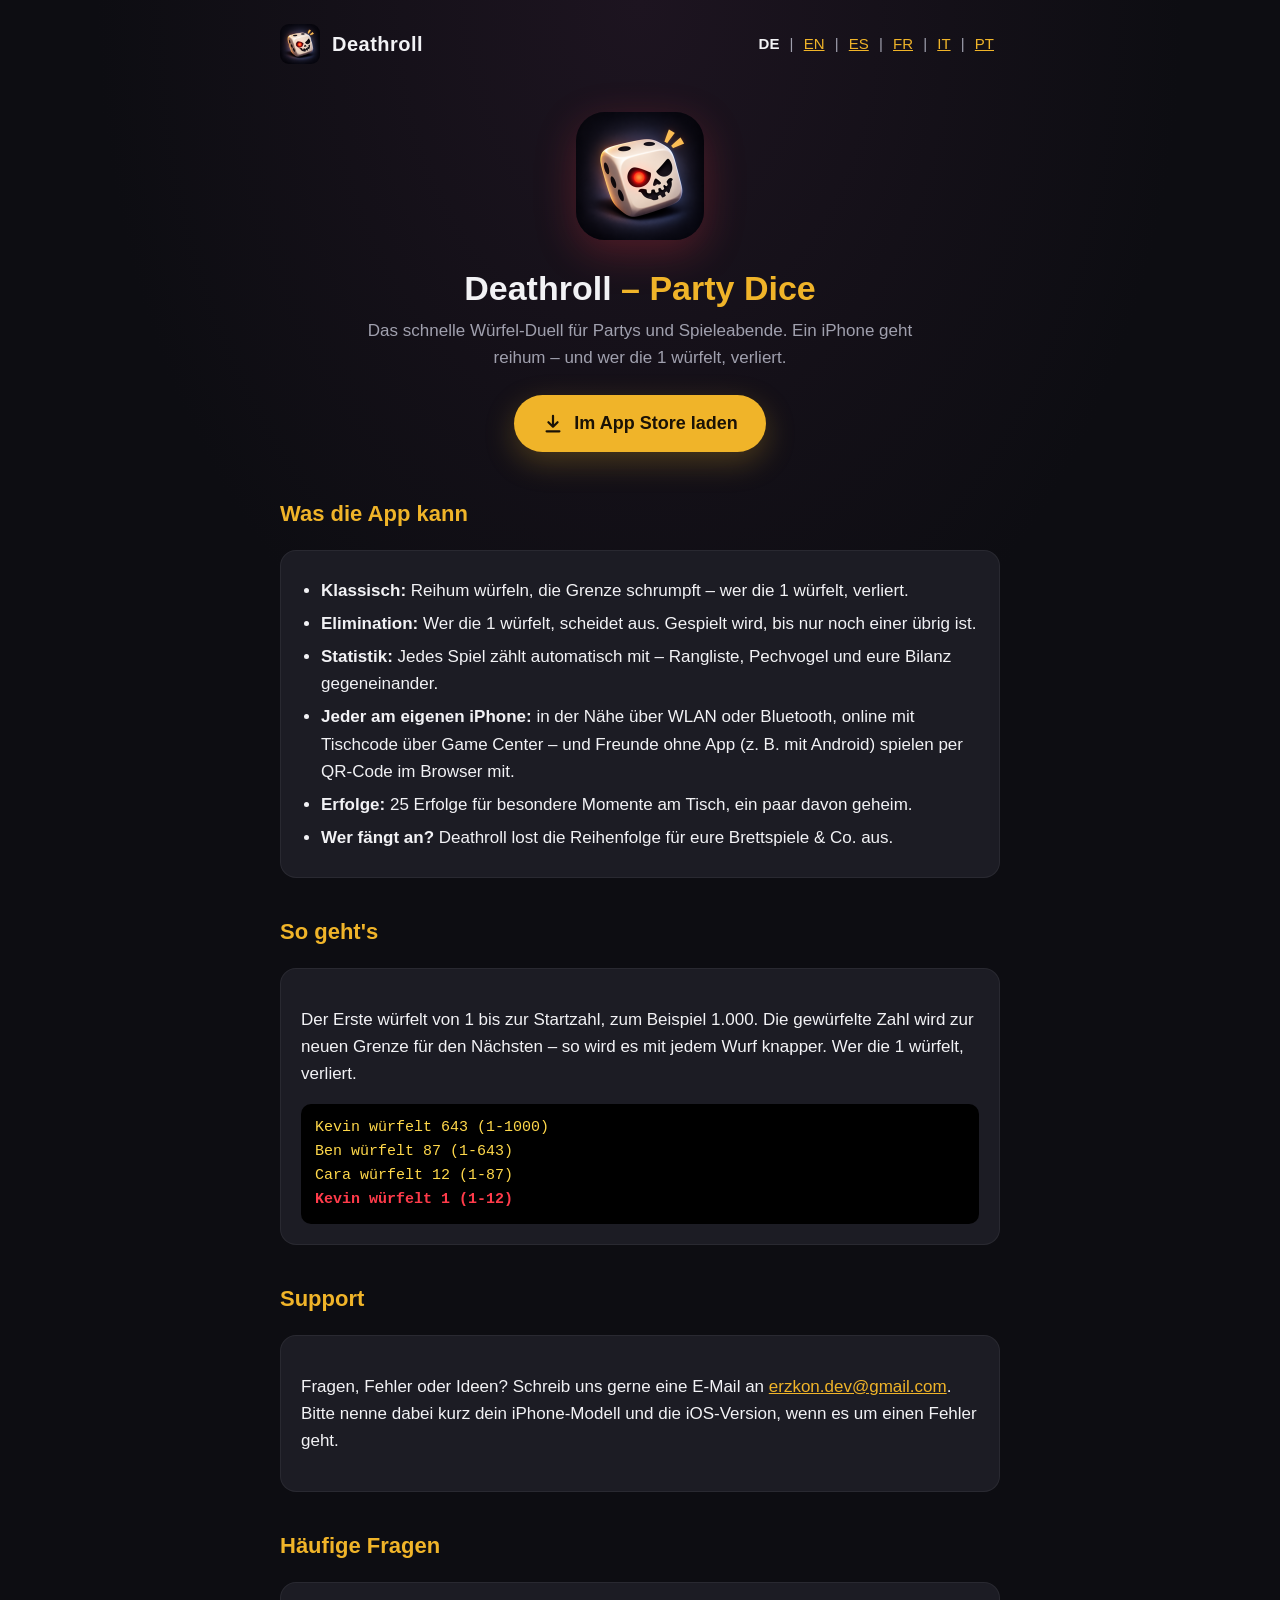
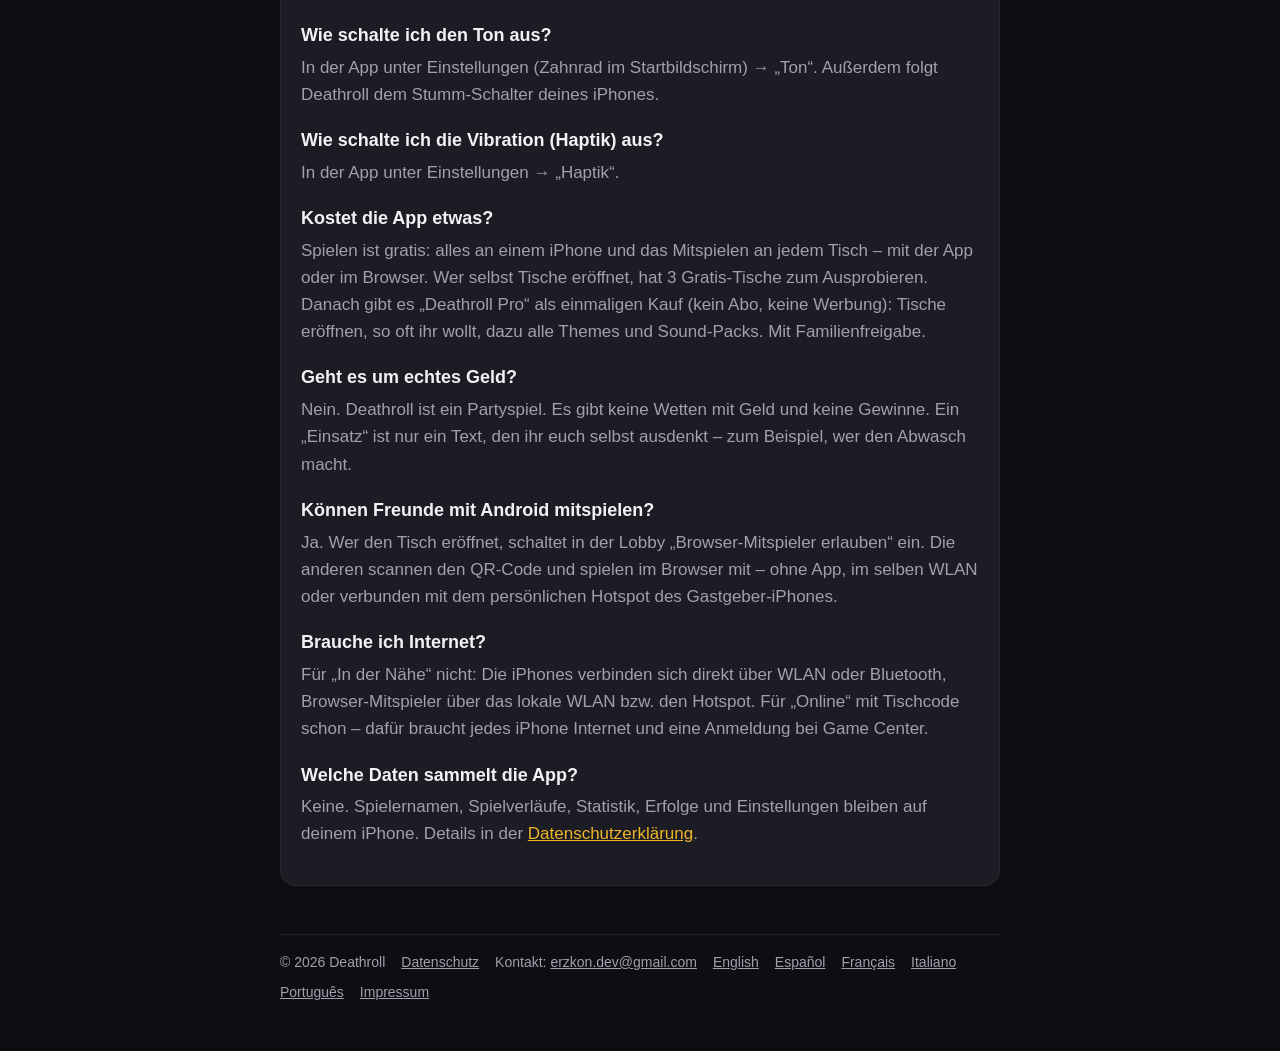
==== commit 9e6288b8: "Deathroll Pro auf der Webseite: FAQ „Kostet die App etwas?“ in 6 Sprachen, Datenschutz Abschnitt In-" ====
--- a/index.html
+++ b/index.html
@@ -65,7 +65,7 @@
         <p>In der App unter Einstellungen → „Haptik“.</p>
 
         <h3>Kostet die App etwas?</h3>
-        <p>Nein. Deathroll ist kostenlos, ohne Werbung und ohne Käufe in der App.</p>
+        <p>Spielen ist gratis: alles an einem iPhone und das Mitspielen an jedem Tisch – mit der App oder im Browser. Wer selbst Tische eröffnet, hat 3 Gratis-Tische zum Ausprobieren. Danach gibt es „Deathroll Pro“ als einmaligen Kauf (kein Abo, keine Werbung): Tische eröffnen, so oft ihr wollt, dazu alle Themes und Sound-Packs. Mit Familienfreigabe.</p>
 
         <h3>Geht es um echtes Geld?</h3>
         <p>Nein. Deathroll ist ein Partyspiel. Es gibt keine Wetten mit Geld und keine Gewinne. Ein „Einsatz“ ist nur ein Text, den ihr euch selbst ausdenkt – zum Beispiel, wer den Abwasch macht.</p>
@@ -90,6 +90,7 @@
       <a href="fr.html" hreflang="fr" lang="fr">Français</a>
       <a href="it.html" hreflang="it" lang="it">Italiano</a>
       <a href="pt-br.html" hreflang="pt-BR" lang="pt-BR">Português</a>
+      <a href="impressum.html">Impressum</a>
     </footer>
   </div>
 </body>
